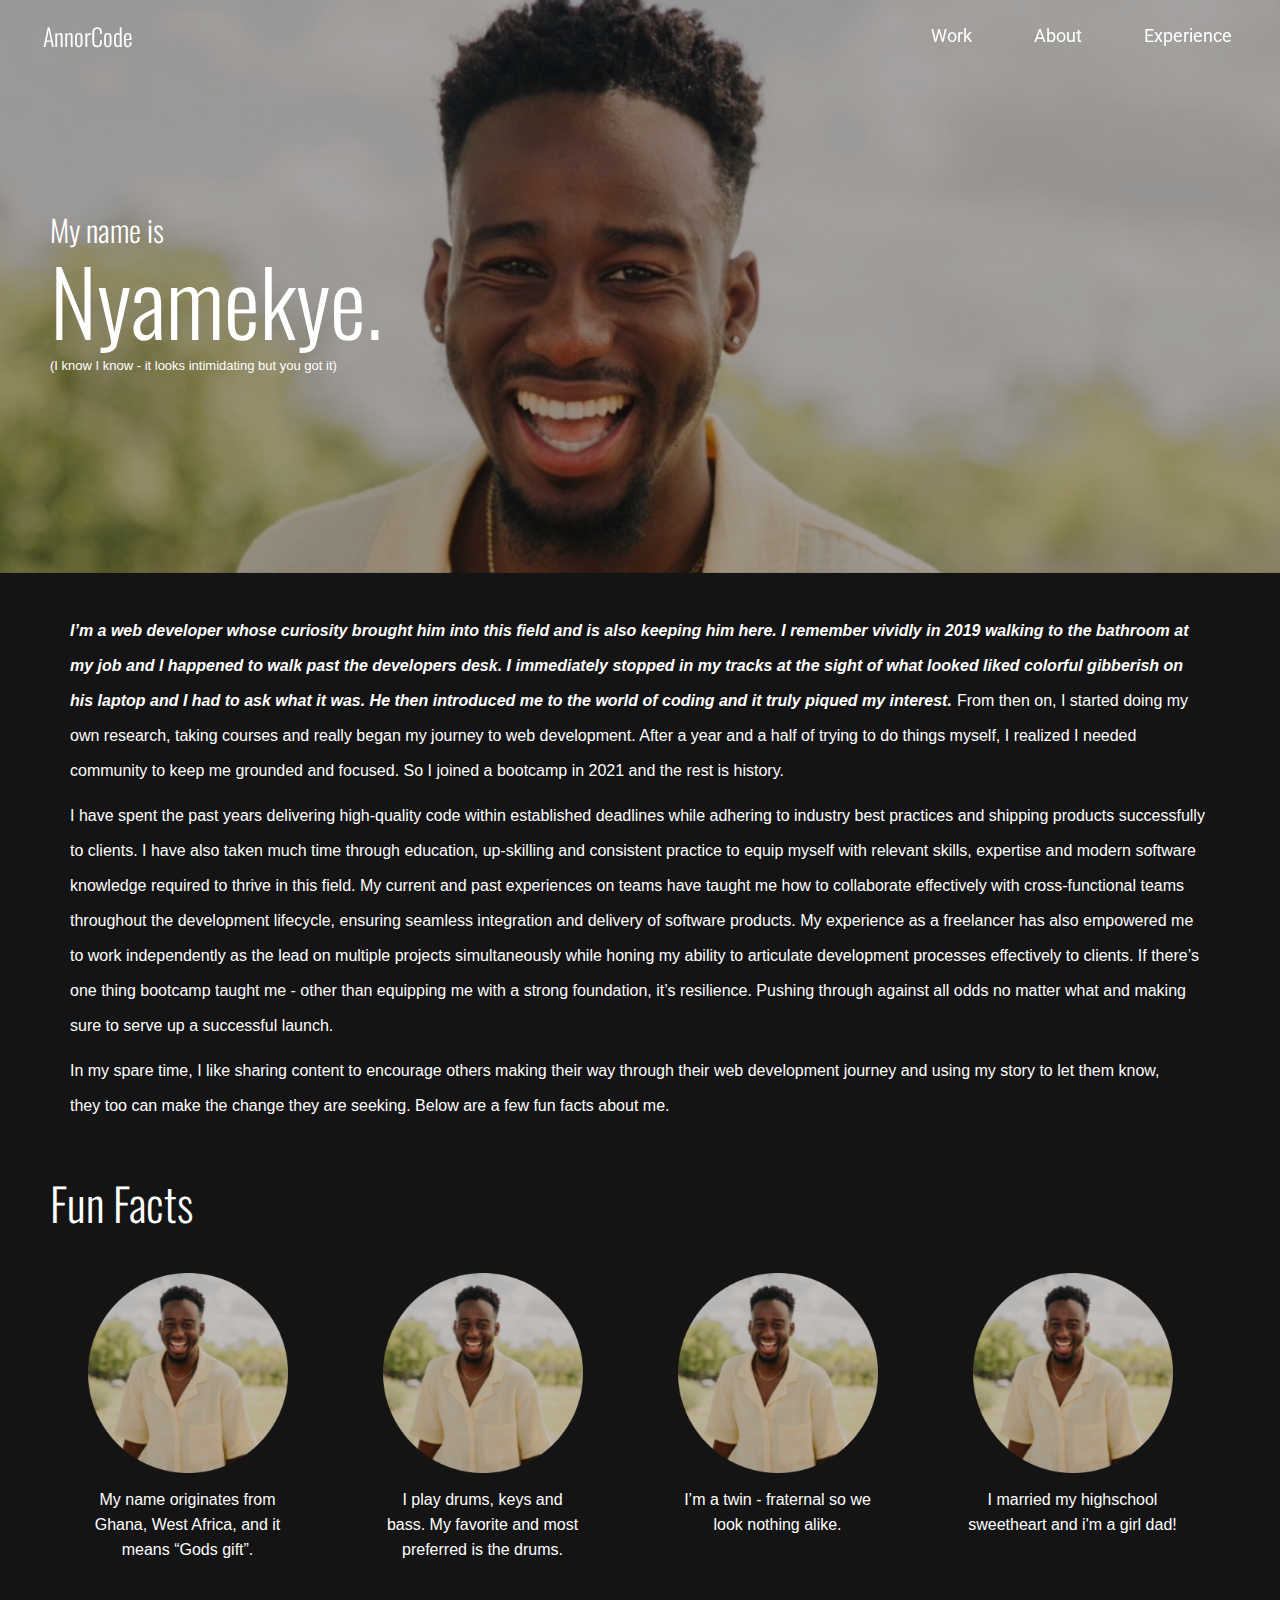
==== about.html @ 6578c689 "Created about page" ====
<!DOCTYPE html>
<html lang="en">
  <head>
    <meta charset="UTF-8" />
    <meta name="viewport" content="width=device-width, initial-scale=1.0" />
    <title>Nyamekye Annor - Software Engineer</title>
    <link rel="preconnect" href="https://fonts.googleapis.com" />
    <link rel="preconnect" href="https://fonts.gstatic.com" crossorigin />
    <link
      href="https://fonts.googleapis.com/css2?family=Roboto:wght@300;400;500;700&display=swap"
      rel="stylesheet"
    />
    <link
      href="https://fonts.googleapis.com/css2?family=Oswald:wght@300;400;500;700&display=swap"
      rel="stylesheet"
    />
    <link rel="stylesheet" href="/assets/css/about.css" />
  </head>
  <body>
    <!-- Navbar -->
    <nav class="navbar" id="navbar">
      <div class="nav-brand">
        <a href="/index.html" class="nav-logo">AnnorCode</a>
      </div>
      <div class="nav-menu" id="nav-menu">
        <a href="/work.html" class="nav-link">Work</a>
        <a href="/about.html" class="nav-link">About</a>
        <a href="/experience.html" class="nav-link">Experience</a>
      </div>
      <div class="nav-toggle" id="nav-toggle">
        <span class="nav-toggle-icon"></span>
        <span class="nav-toggle-icon"></span>
        <span class="nav-toggle-icon"></span>
      </div>
    </nav>

    <!-- Mobile Menu -->
    <div class="mobile-menu" id="mobile-menu">
      <a href="/work.html" class="mobile-nav-link">Work</a>
      <a href="/about.html" class="mobile-nav-link">About</a>
      <a href="/experience.html" class="mobile-nav-link">Experience</a>
    </div>

    <!-- Jumbotron -->
    <div class="jumbotron">
      <div class="jumbotron-content">
        <h1>My name is</h1>
        <h2>Nyamekye.</h2>
        <p class="hey">
          (I know I know - it looks intimidating but you got it)
        </p>
      </div>
    </div>

    <!-- Content Section -->
    <div class="content">
      <div class="container">
        <div class="black-section">
          <p>
            <strong
              >I’m a web developer whose curiosity brought him into this field
              and is also keeping him here. I remember vividly in 2019 walking
              to the bathroom at my job and I happened to walk past the
              developers desk. I immediately stopped in my tracks at the sight
              of what looked liked colorful gibberish on his laptop and I had to
              ask what it was. He then introduced me to the world of coding and
              it truly piqued my interest.</strong
            >
            <span
              >From then on, I started doing my own research, taking courses and
              really began my journey to web development. After a year and a
              half of trying to do things myself, I realized I needed community
              to keep me grounded and focused. So I joined a bootcamp in 2021
              and the rest is history.</span
            >
          </p>
          <p class="text">
            I have spent the past years delivering high-quality code within
            established deadlines while adhering to industry best practices and
            shipping products successfully to clients. I have also taken much
            time through education, up-skilling and consistent practice to equip
            myself with relevant skills, expertise and modern software knowledge
            required to thrive in this field. My current and past experiences on
            teams have taught me how to collaborate effectively with
            cross-functional teams throughout the development lifecycle,
            ensuring seamless integration and delivery of software products. My
            experience as a freelancer has also empowered me to work
            independently as the lead on multiple projects simultaneously while
            honing my ability to articulate development processes effectively to
            clients. If there’s one thing bootcamp taught me - other than
            equipping me with a strong foundation, it’s resilience. Pushing
            through against all odds no matter what and making sure to serve up
            a successful launch.
          </p>
          <p>
            In my spare time, I like sharing content to encourage others making
            their way through their web development journey and using my story
            to let them know, <br />
            they too can make the change they are seeking. Below are a few fun
            facts about me.
          </p>
        </div>

        <h3 class="fun-facts">Fun Facts</h3>

        <div class="fun-facts-container">
          <div class="fun-fact">
            <img src="/assets/images/funFactImage.png" alt="Fun Fact 1" />
            <p>
              My name originates from <br />
              Ghana, West Africa, and it <br />
              means “Gods gift”.
            </p>
          </div>
          <div class="fun-fact">
            <img src="/assets/images/funFactImage.png" alt="Fun Fact 2" />
            <p>
              I play drums, keys and <br />
              bass. My favorite and most <br />
              preferred is the drums.
            </p>
          </div>
          <div class="fun-fact">
            <img src="/assets/images/funFactImage.png" alt="Fun Fact 3" />
            <p>
              I’m a twin - fraternal so we <br />
              look nothing alike.
            </p>
          </div>
          <div class="fun-fact">
            <img src="/assets/images/funFactImage.png" alt="Fun Fact 4" />
            <p>I married my highschool sweetheart and i'm a girl dad!</p>
          </div>
        </div>
      </div>
    </div>

    <script src="assets/js/script.js"></script>
  </body>
</html>
---- assets/css/about.css ----
/* Reset CSS */
* {
  margin: 0;
  padding: 0;
  box-sizing: border-box;
}

body {
  font-family: "Roboto", Arial, sans-serif;
  background-color: #141414;
  color: white;
}

/* Navbar styles */
.navbar {
  background: transparent;
  display: flex;
  justify-content: space-between;
  align-items: center;
  padding: 8px 16px; /* Ensure consistent padding */
  position: fixed;
  width: 100%;
  z-index: 1000;
}

.nav-logo {
  font: normal normal 300 24px/48px "Oswald", sans-serif;
  color: white;
  text-decoration: none;
  padding-left: 30%;
}

.nav-menu {
  display: flex;
  gap: 30px;
  padding: 8px 16px; /* Ensure consistent padding */
}

.nav-link {
  color: white;
  text-decoration: none;
  font: normal normal 400 18px/24px "Roboto", sans-serif;
  transition: color 0.3s ease;
  padding: 8px 16px; /* Ensure consistent padding */
}

.nav-link:hover {
  background-color: white;
  color: black;
  text-decoration: none;
  margin-right: 20px;
  padding: 8px 16px;
  border-radius: 20px;
  transition: background-color 0.3s, color 0.3s;
}

.nav-toggle {
  display: none;
  flex-direction: column;
  cursor: pointer;
}

.nav-toggle-icon {
  width: 25px;
  height: 3px;
  background-color: white;
  margin: 4px 0;
  transition: 0.4s;
}

.mobile-menu {
  display: none;
  flex-direction: column;
  background-color: #141414;
  position: fixed;
  top: 60px;
  right: 0;
  width: 200px;
  height: calc(100% - 60px);
  padding-top: 20px;
  z-index: 999;
}

.mobile-nav-link {
  color: white;
  text-decoration: none;
  font: normal normal 400 18px/24px "Roboto", sans-serif;
  padding: 10px 20px;
  transition: background-color 0.3s ease;
}

/* .mobile-nav-link:hover {
      background-color: #3fc6fc;
    } */

/* Jumbotron styles */
.jumbotron {
  background-image: url("/assets/images/aboutJumbotronImg.png");
  background-size: cover;
  background-position: center;
  color: white;
  padding: 200px 50px;
  text-align: left;
}

.jumbotron-content {
  max-width: 800px;
}

.jumbotron h1 {
  font: normal normal 300 30px/60px Oswald;
  margin-bottom: 10px;
}

.jumbotron h2 {
  font: normal normal 300 90px/60px Oswald;
  margin-top: 10px;
  margin-bottom: 20px;
}

.jumbotron p {
  font: normal normal 300 13px/15px Helvetica;
  padding-top: 1%;
}

/* Content section styles */

.black-section p:nth-of-type(1) strong {
  font: oblique normal bold 16px/35px Helvetica;
}

.black-section p:nth-of-type(1) span {
  font: normal normal 300 16px/35px Helvetica;
}

.black-section p:nth-of-type(2) {
  font: normal normal 300 16px/35px Helvetica;
}

.black-section p:nth-of-type(3) {
  font: normal normal 300 16px/35px Helvetica;
}

.content {
  padding: 20px 50px;
}

.black-section {
  color: white;
  padding: 20px;
  margin-bottom: 20px;
}

.black-section p {
  font: normal normal 300 18px/24px "Helvetica", sans-serif;
  margin-bottom: 10px;
}

/* Fun Facts section styles */
.fun-facts {
  text-align: left;
  font: normal normal 300 45px/60px Oswald;
  margin-bottom: 20px;
}

.fun-facts-container {
  display: flex;
  flex-wrap: wrap;
  gap: 20px;
}

.fun-fact {
  text-align: center;
  flex-basis: calc(25% - 20px);
  padding: 20px;
}

.fun-fact img {
  width: 200px;
  height: 200px;
  margin-bottom: 10px;
}

.fun-fact p {
  font: normal normal 300 16px/25px Helvetica;
}

/* Responsive adjustments */
@media (min-width: 1450px) {
  .jumbotron {
    background-image: url("/assets/images/aboutJumbotronImg.png");
    background-size: cover;
    background-position: center;
    color: white;
    padding: 300px 50px;
    text-align: left;
  }
}
@media (max-width: 1250px) {
  .nav-menu {
    display: none;
  }

  .nav-toggle {
    display: flex;
  }

  .mobile-menu.active {
    display: flex;
  }

  .jumbotron {
    background-image: url("/assets/images/About-jumbotron-Image-Mobile.png");
    padding: 190px 20px;
    text-align: left;
  }

  .jumbotron-content {
    max-width: 100%;
    margin: 0 auto;
    text-align: left;
    padding-left: 20px;
    padding-top: 40%;
  }

  .jumbotron h1 {
    font: normal normal 300 30px/60px Oswald;
  }

  .jumbotron h2 {
    font: normal normal 300 90px/60px Oswald;
  }

  .jumbotron p {
    font: normal normal 300 13px/15px Helvetica;
    padding-top: 5%;
  }

  .black-section p {
    font-size: 16px;
  }

  .fun-facts {
    font-size: 24px;
    text-align: center;
  }

  .fun-fact {
    flex-basis: calc(50% - 20px);
  }
}

@media (max-width: 600px) {
  .jumbotron-content {
    padding-left: 10px;
  }

  .fun-fact img {
    align-items: center;
  }
}
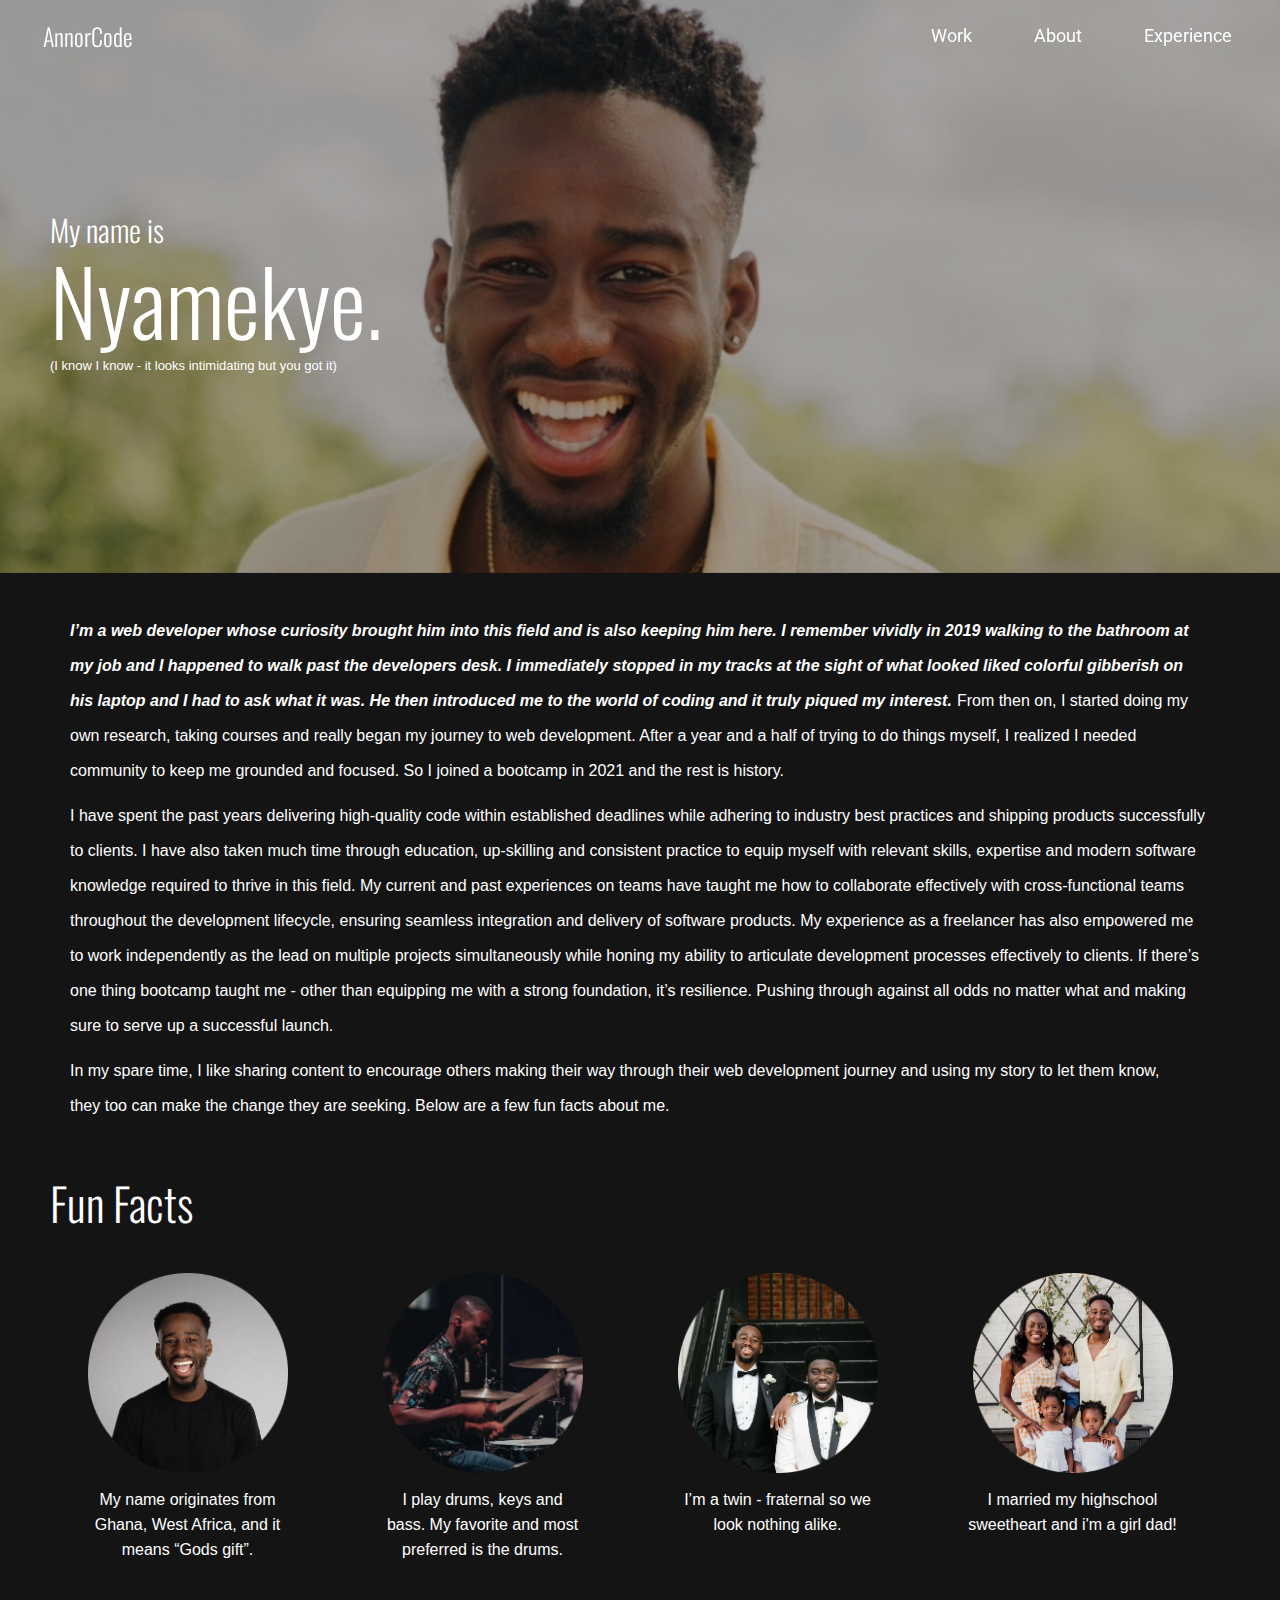
==== commit 9a59f216: "made changes to about page" ====
--- a/about.html
+++ b/about.html
@@ -105,7 +105,7 @@
 
         <div class="fun-facts-container">
           <div class="fun-fact">
-            <img src="/assets/images/funFactImage.png" alt="Fun Fact 1" />
+            <img src="/assets/images/Fun Fact 1.png" alt="Fun Fact 1" />
             <p>
               My name originates from <br />
               Ghana, West Africa, and it <br />
@@ -113,7 +113,7 @@
             </p>
           </div>
           <div class="fun-fact">
-            <img src="/assets/images/funFactImage.png" alt="Fun Fact 2" />
+            <img src="/assets/images/Fun Fact 2.png" alt="Fun Fact 2" />
             <p>
               I play drums, keys and <br />
               bass. My favorite and most <br />
@@ -121,20 +121,23 @@
             </p>
           </div>
           <div class="fun-fact">
-            <img src="/assets/images/funFactImage.png" alt="Fun Fact 3" />
+            <img src="/assets/images/Fun Fact 3.png" alt="Fun Fact 3" />
             <p>
               I’m a twin - fraternal so we <br />
               look nothing alike.
             </p>
           </div>
           <div class="fun-fact">
-            <img src="/assets/images/funFactImage.png" alt="Fun Fact 4" />
-            <p>I married my highschool sweetheart and i'm a girl dad!</p>
+            <img src="/assets/images/Fun Fact 4.png" alt="Fun Fact 4" />
+            <p>
+              I married my highschool <br />
+              sweetheart and i'm a girl dad!
+            </p>
           </div>
         </div>
       </div>
     </div>
 
-    <script src="assets/js/script.js"></script>
+    <script src="assets/js/index.js"></script>
   </body>
 </html>
--- a/assets/css/about.css
+++ b/assets/css/about.css
@@ -21,6 +21,8 @@
   position: fixed;
   width: 100%;
   z-index: 1000;
+  top: 0;
+  transform: top 0.3s easy;
 }
 
 .nav-logo {
@@ -89,10 +91,6 @@
   transition: background-color 0.3s ease;
 }
 
-/* .mobile-nav-link:hover {
-      background-color: #3fc6fc;
-    } */
-
 /* Jumbotron styles */
 .jumbotron {
   background-image: url("/assets/images/aboutJumbotronImg.png");
@@ -255,7 +253,16 @@
     padding-left: 10px;
   }
 
+  .fun-fact {
+    flex-basis: 100%;
+  }
   .fun-fact img {
-    align-items: center;
-  }
-}
+    width: 150px; /* Adjusts the image size for small screens */
+    height: 150px;
+    margin-bottom: 5px; /* Adjusts the margin for small screens */
+  }
+  .fun-fact p {
+    text-align: center;
+    font-size: 14px; /* Adjusts the text size for small screens */
+  }
+}
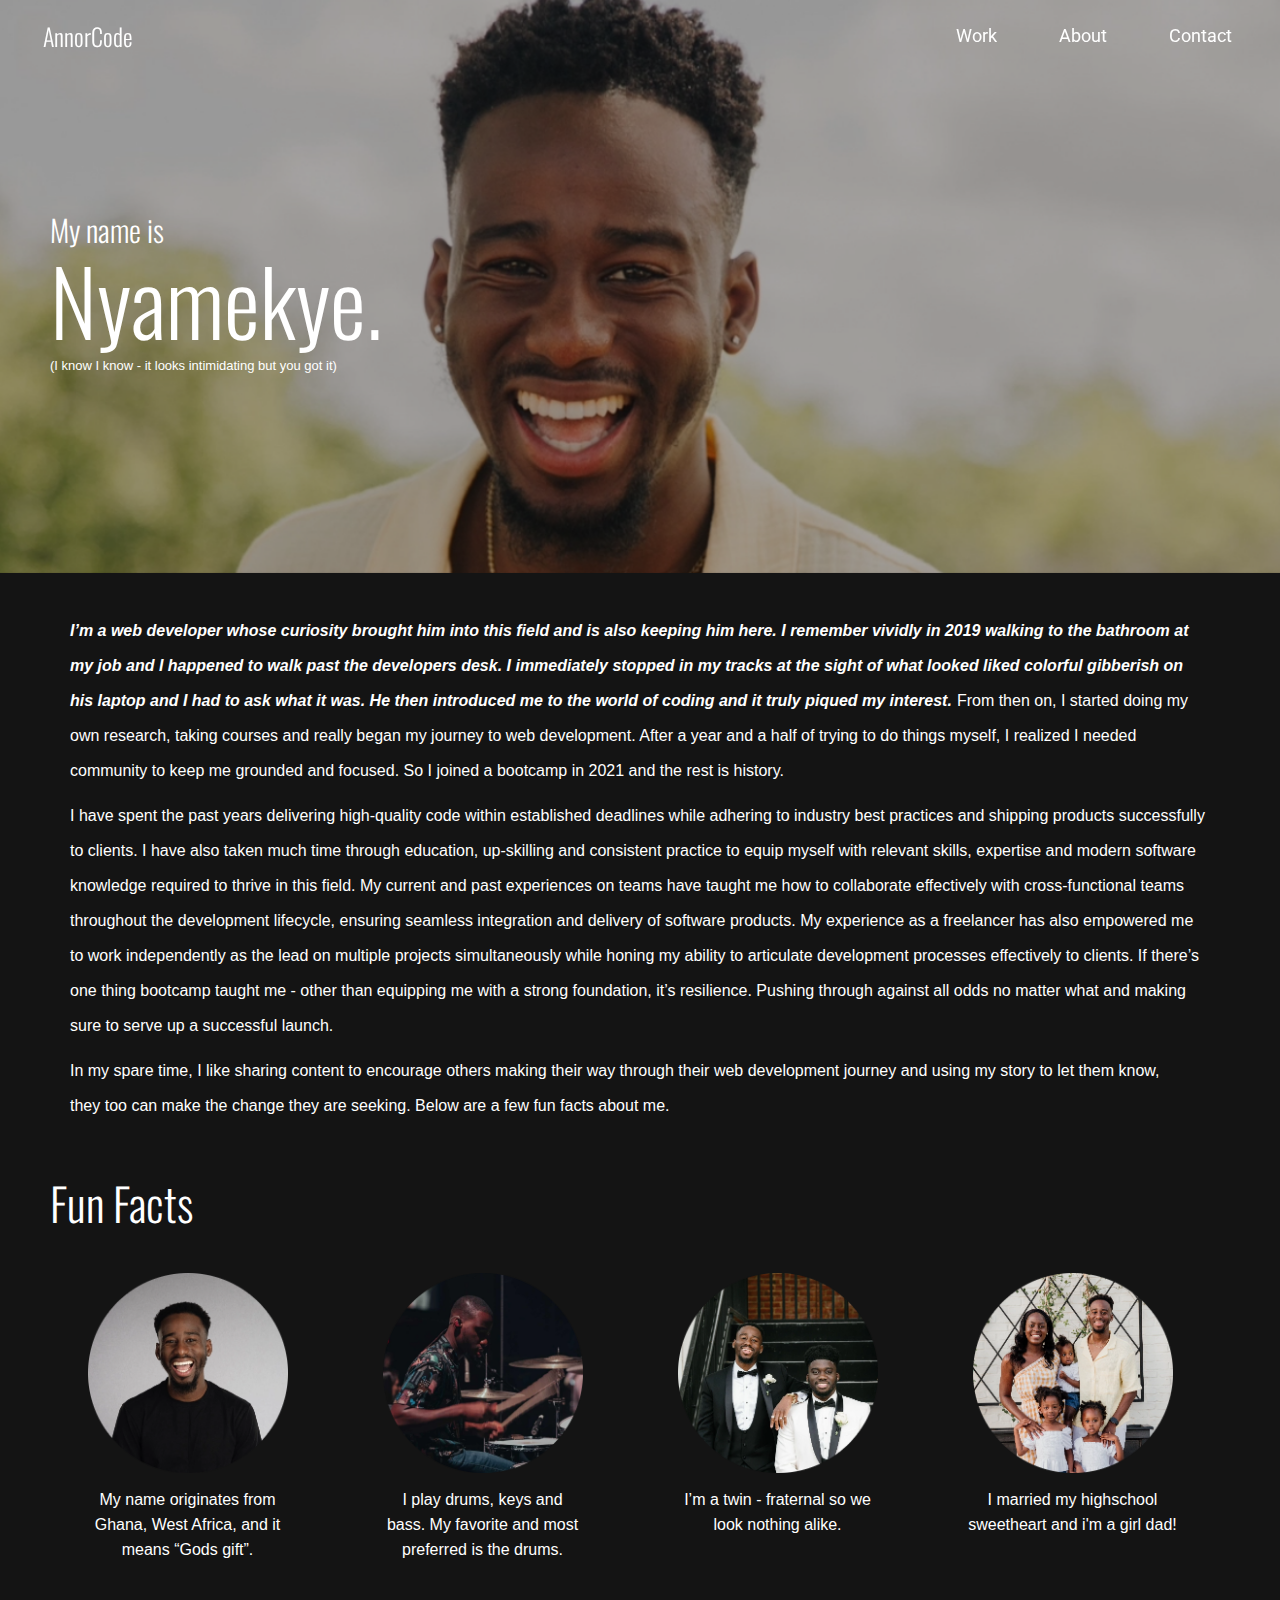
==== commit 48b258e5: "linked contact page to link tree" ====
--- a/about.html
+++ b/about.html
@@ -25,7 +25,9 @@
       <div class="nav-menu" id="nav-menu">
         <a href="/work.html" class="nav-link">Work</a>
         <a href="/about.html" class="nav-link">About</a>
-        <a href="/experience.html" class="nav-link">Experience</a>
+        <a href="https://linktr.ee/annorcode" class="nav-link" target="_blank"
+          >Contact</a
+        >
       </div>
       <div class="nav-toggle" id="nav-toggle">
         <span class="nav-toggle-icon"></span>
@@ -38,7 +40,9 @@
     <div class="mobile-menu" id="mobile-menu">
       <a href="/work.html" class="mobile-nav-link">Work</a>
       <a href="/about.html" class="mobile-nav-link">About</a>
-      <a href="/experience.html" class="mobile-nav-link">Experience</a>
+      <a href="https://linktr.ee/annorcode" class="nav-link" target="_blank"
+        >Contact</a
+      >
     </div>
 
     <!-- Jumbotron -->
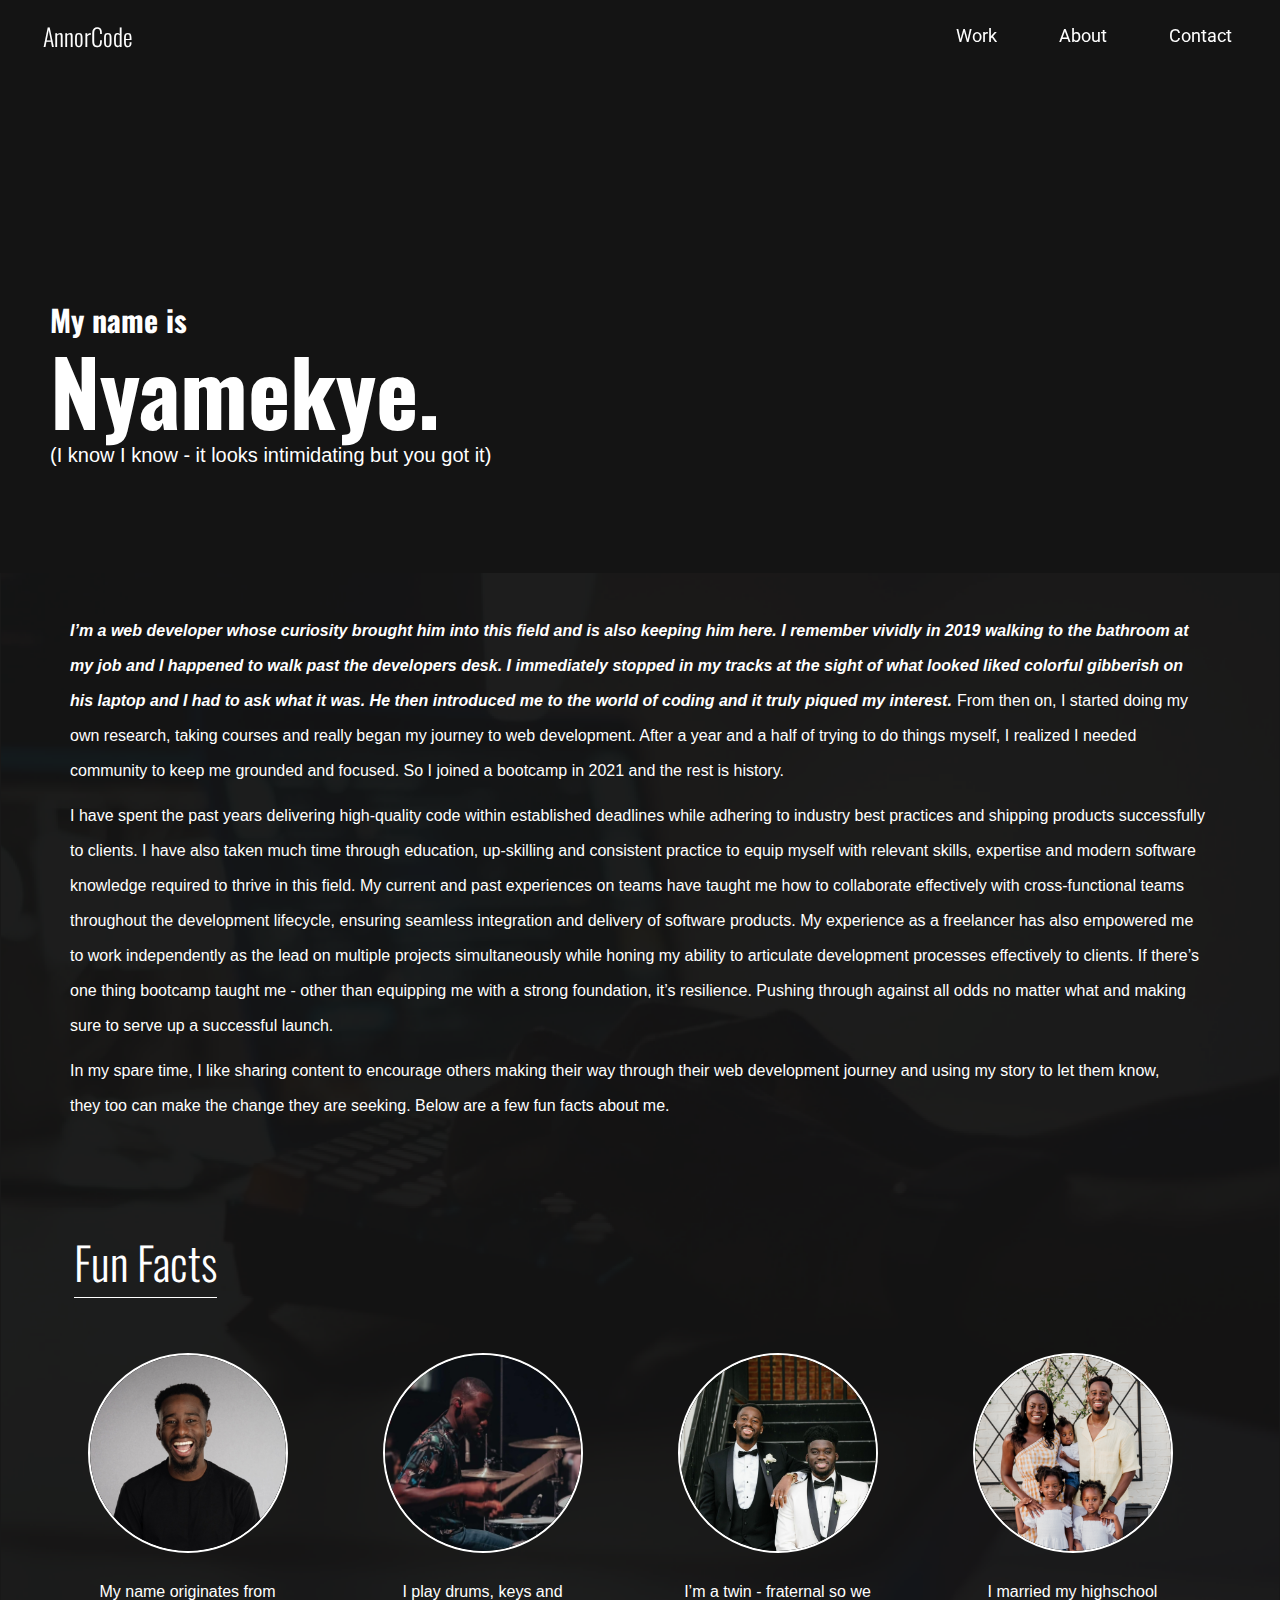
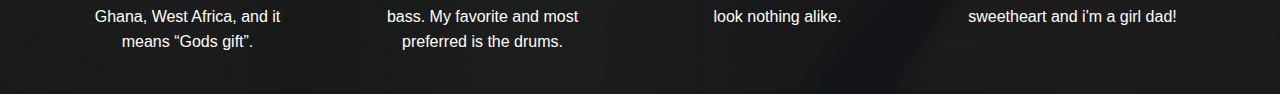
==== commit bb0ddf75: "deleted comments and added fav icon" ====
--- a/about.html
+++ b/about.html
@@ -3,7 +3,7 @@
   <head>
     <meta charset="UTF-8" />
     <meta name="viewport" content="width=device-width, initial-scale=1.0" />
-    <title>Nyamekye Annor - Software Engineer</title>
+    <title>Nyamekye Annor - Web Developer</title>
     <link rel="preconnect" href="https://fonts.googleapis.com" />
     <link rel="preconnect" href="https://fonts.gstatic.com" crossorigin />
     <link
@@ -14,6 +14,8 @@
       href="https://fonts.googleapis.com/css2?family=Oswald:wght@300;400;500;700&display=swap"
       rel="stylesheet"
     />
+    <link rel="icon" href="/assets/images/Fun Fact 1.png" type="image/x-icon" />
+
     <link rel="stylesheet" href="/assets/css/about.css" />
   </head>
   <body>
--- a/assets/css/about.css
+++ b/assets/css/about.css
@@ -17,7 +17,7 @@
   display: flex;
   justify-content: space-between;
   align-items: center;
-  padding: 8px 16px; /* Ensure consistent padding */
+  padding: 8px 16px;
   position: fixed;
   width: 100%;
   z-index: 1000;
@@ -35,7 +35,7 @@
 .nav-menu {
   display: flex;
   gap: 30px;
-  padding: 8px 16px; /* Ensure consistent padding */
+  padding: 8px 16px;
 }
 
 .nav-link {
@@ -43,7 +43,7 @@
   text-decoration: none;
   font: normal normal 400 18px/24px "Roboto", sans-serif;
   transition: color 0.3s ease;
-  padding: 8px 16px; /* Ensure consistent padding */
+  padding: 8px 16px;
 }
 
 .nav-link:hover {
@@ -93,31 +93,36 @@
 
 /* Jumbotron styles */
 .jumbotron {
-  background-image: url("/assets/images/aboutJumbotronImg.png");
+  background-image: url("/assets/images/AboutJumbotronImg.png");
   background-size: cover;
   background-position: center;
   color: white;
   padding: 200px 50px;
   text-align: left;
+  position: relative;
 }
 
 .jumbotron-content {
   max-width: 800px;
+  position: relative;
+  top: 90px;
 }
 
 .jumbotron h1 {
   font: normal normal 300 30px/60px Oswald;
   margin-bottom: 10px;
+  font-weight: bold;
 }
 
 .jumbotron h2 {
   font: normal normal 300 90px/60px Oswald;
+  font-weight: bolder;
   margin-top: 10px;
   margin-bottom: 20px;
 }
 
 .jumbotron p {
-  font: normal normal 300 13px/15px Helvetica;
+  font: normal normal 300 20px/15px Helvetica;
   padding-top: 1%;
 }
 
@@ -141,6 +146,11 @@
 
 .content {
   padding: 20px 50px;
+  background-image: url("/assets/images/About\ Background.png");
+  background-repeat: no-repeat;
+  background-size: cover;
+  background-position: center;
+  color: white;
 }
 
 .black-section {
@@ -155,10 +165,23 @@
 }
 
 /* Fun Facts section styles */
+
 .fun-facts {
   text-align: left;
   font: normal normal 300 45px/60px Oswald;
   margin-bottom: 20px;
+  padding-top: 5%;
+  padding-left: 2%;
+  position: relative;
+  display: inline-block;
+}
+
+.fun-facts::after {
+  content: "";
+  display: block;
+  width: 100%;
+  border-bottom: 1px solid white;
+  margin-top: 5px;
 }
 
 .fun-facts-container {
@@ -171,22 +194,26 @@
   text-align: center;
   flex-basis: calc(25% - 20px);
   padding: 20px;
+  padding-top: 3%;
 }
 
 .fun-fact img {
   width: 200px;
   height: 200px;
   margin-bottom: 10px;
+  border-radius: 50%;
+  border: 2px solid #fff;
 }
 
 .fun-fact p {
   font: normal normal 300 16px/25px Helvetica;
+  padding-top: 5%;
 }
 
 /* Responsive adjustments */
 @media (min-width: 1450px) {
   .jumbotron {
-    background-image: url("/assets/images/aboutJumbotronImg.png");
+    background-image: url("/assets/images/AboutJumbotronImg.png");
     background-size: cover;
     background-position: center;
     color: white;
@@ -208,7 +235,7 @@
   }
 
   .jumbotron {
-    background-image: url("/assets/images/About-jumbotron-Image-Mobile.png");
+    background-image: url("/assets/images/AboutJumbotronImg.png");
     padding: 190px 20px;
     text-align: left;
   }
@@ -218,20 +245,24 @@
     margin: 0 auto;
     text-align: left;
     padding-left: 20px;
-    padding-top: 40%;
+    padding-top: 0%;
   }
 
   .jumbotron h1 {
     font: normal normal 300 30px/60px Oswald;
+    margin-bottom: 10px;
+    font-weight: bold;
   }
 
   .jumbotron h2 {
-    font: normal normal 300 90px/60px Oswald;
+    font: normal normal 300 80px/60px Oswald;
+    font-weight: bolder;
+    margin-top: 10px;
+    margin-bottom: 20px;
   }
 
   .jumbotron p {
-    font: normal normal 300 13px/15px Helvetica;
-    padding-top: 5%;
+    font: normal normal 300 15px/15px Helvetica;
   }
 
   .black-section p {
@@ -257,12 +288,12 @@
     flex-basis: 100%;
   }
   .fun-fact img {
-    width: 150px; /* Adjusts the image size for small screens */
+    width: 150px;
     height: 150px;
-    margin-bottom: 5px; /* Adjusts the margin for small screens */
+    margin-bottom: 5px;
   }
   .fun-fact p {
     text-align: center;
-    font-size: 14px; /* Adjusts the text size for small screens */
-  }
-}
+    font-size: 14px;
+  }
+}
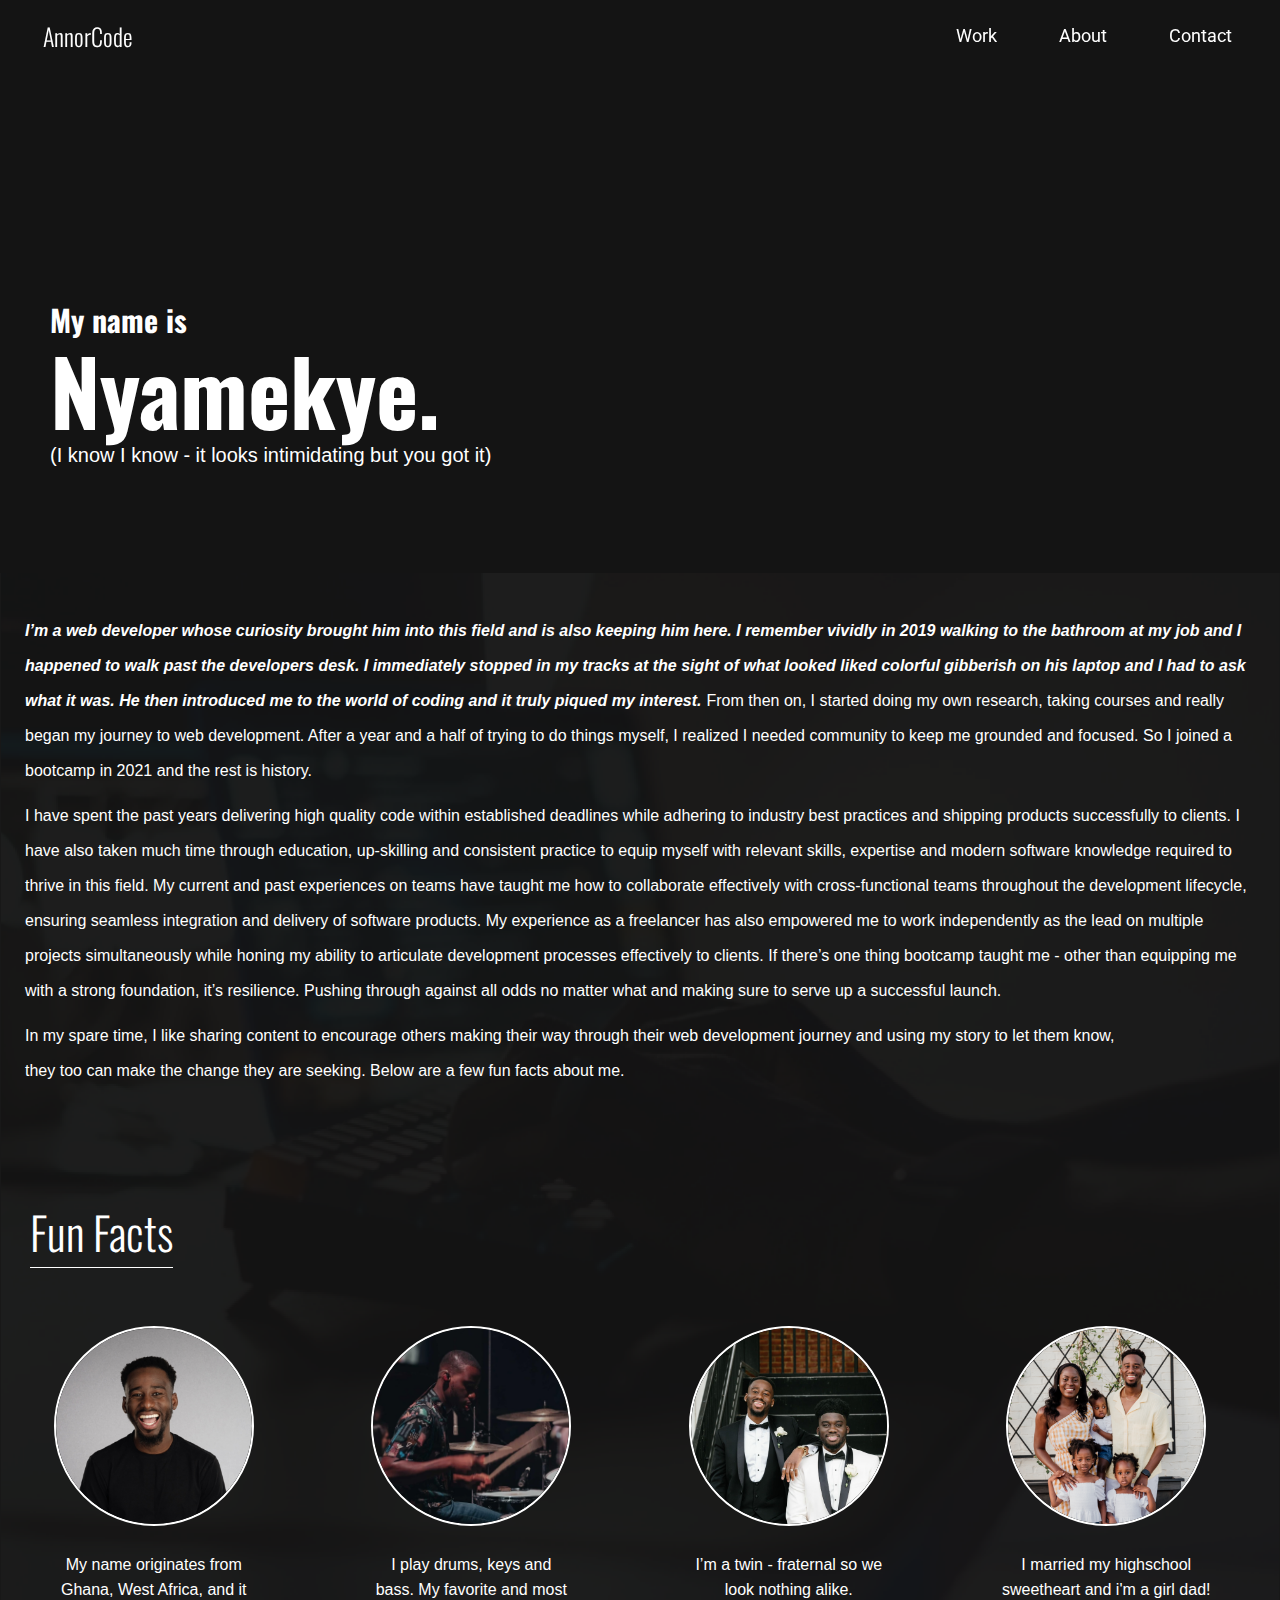
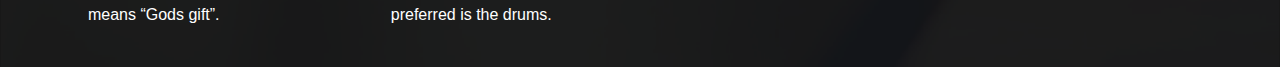
==== commit a94b0b04: "made changes to mobile home page and about page" ====
--- a/about.html
+++ b/about.html
@@ -81,7 +81,7 @@
             >
           </p>
           <p class="text">
-            I have spent the past years delivering high-quality code within
+            I have spent the past years delivering high quality code within
             established deadlines while adhering to industry best practices and
             shipping products successfully to clients. I have also taken much
             time through education, up-skilling and consistent practice to equip
--- a/assets/css/about.css
+++ b/assets/css/about.css
@@ -145,7 +145,7 @@
 }
 
 .content {
-  padding: 20px 50px;
+  padding: 20px 5px;
   background-image: url("/assets/images/About\ Background.png");
   background-repeat: no-repeat;
   background-size: cover;
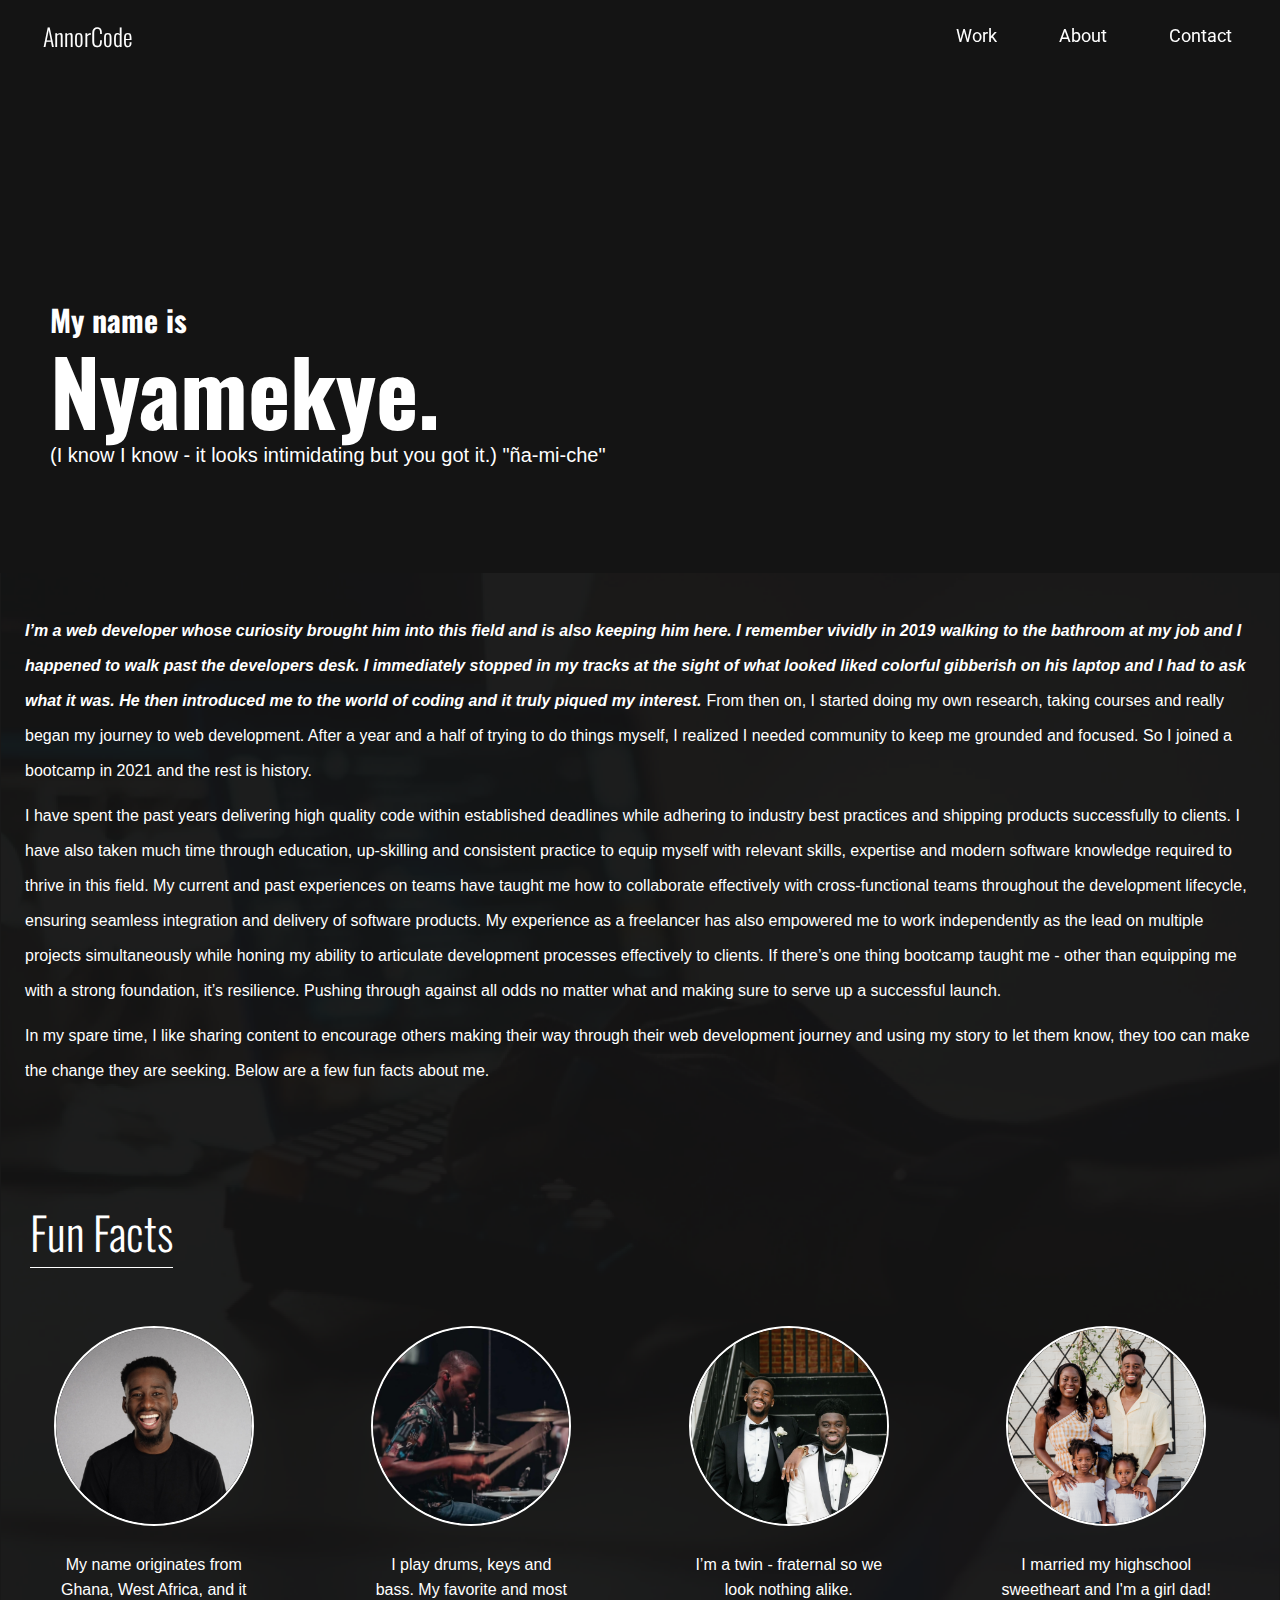
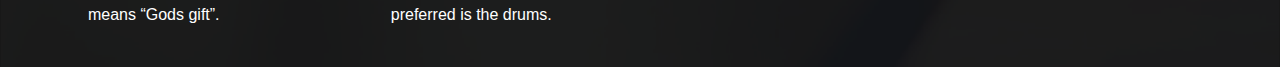
==== commit ba2067a5: "made edits to work card boxes" ====
--- a/about.html
+++ b/about.html
@@ -53,7 +53,7 @@
         <h1>My name is</h1>
         <h2>Nyamekye.</h2>
         <p class="hey">
-          (I know I know - it looks intimidating but you got it)
+          (I know I know - it looks intimidating but you got it.) "ña-mi-che"
         </p>
       </div>
     </div>
@@ -101,9 +101,8 @@
           <p>
             In my spare time, I like sharing content to encourage others making
             their way through their web development journey and using my story
-            to let them know, <br />
-            they too can make the change they are seeking. Below are a few fun
-            facts about me.
+            to let them know, they too can make the change they are seeking.
+            Below are a few fun facts about me.
           </p>
         </div>
 
@@ -137,7 +136,7 @@
             <img src="/assets/images/Fun Fact 4.png" alt="Fun Fact 4" />
             <p>
               I married my highschool <br />
-              sweetheart and i'm a girl dad!
+              sweetheart and I'm a girl dad!
             </p>
           </div>
         </div>
--- a/assets/css/about.css
+++ b/assets/css/about.css
@@ -70,27 +70,6 @@
   transition: 0.4s;
 }
 
-.mobile-menu {
-  display: none;
-  flex-direction: column;
-  background-color: #141414;
-  position: fixed;
-  top: 60px;
-  right: 0;
-  width: 200px;
-  height: calc(100% - 60px);
-  padding-top: 20px;
-  z-index: 999;
-}
-
-.mobile-nav-link {
-  color: white;
-  text-decoration: none;
-  font: normal normal 400 18px/24px "Roboto", sans-serif;
-  padding: 10px 20px;
-  transition: background-color 0.3s ease;
-}
-
 /* Jumbotron styles */
 .jumbotron {
   background-image: url("/assets/images/AboutJumbotronImg.png");
@@ -208,6 +187,34 @@
 .fun-fact p {
   font: normal normal 300 16px/25px Helvetica;
   padding-top: 5%;
+}
+
+/* Mobile Menu */
+.mobile-menu {
+  display: none;
+  flex-direction: column;
+  background-color: #141414;
+  position: fixed;
+  top: 0;
+  left: 0;
+  width: 100%;
+  height: 100vh;
+  padding-top: 60px;
+  z-index: 999;
+  overflow-y: auto;
+  justify-content: center;
+  align-items: center;
+}
+
+/* Mobile Menu Links */
+.mobile-nav-link {
+  color: white;
+  text-decoration: none;
+  font: normal normal 400 18px/24px "Roboto", sans-serif;
+  padding: 10px 20px;
+  transition: background-color 0.3s ease;
+  margin-bottom: 10px;
+  text-align: center;
 }
 
 /* Responsive adjustments */
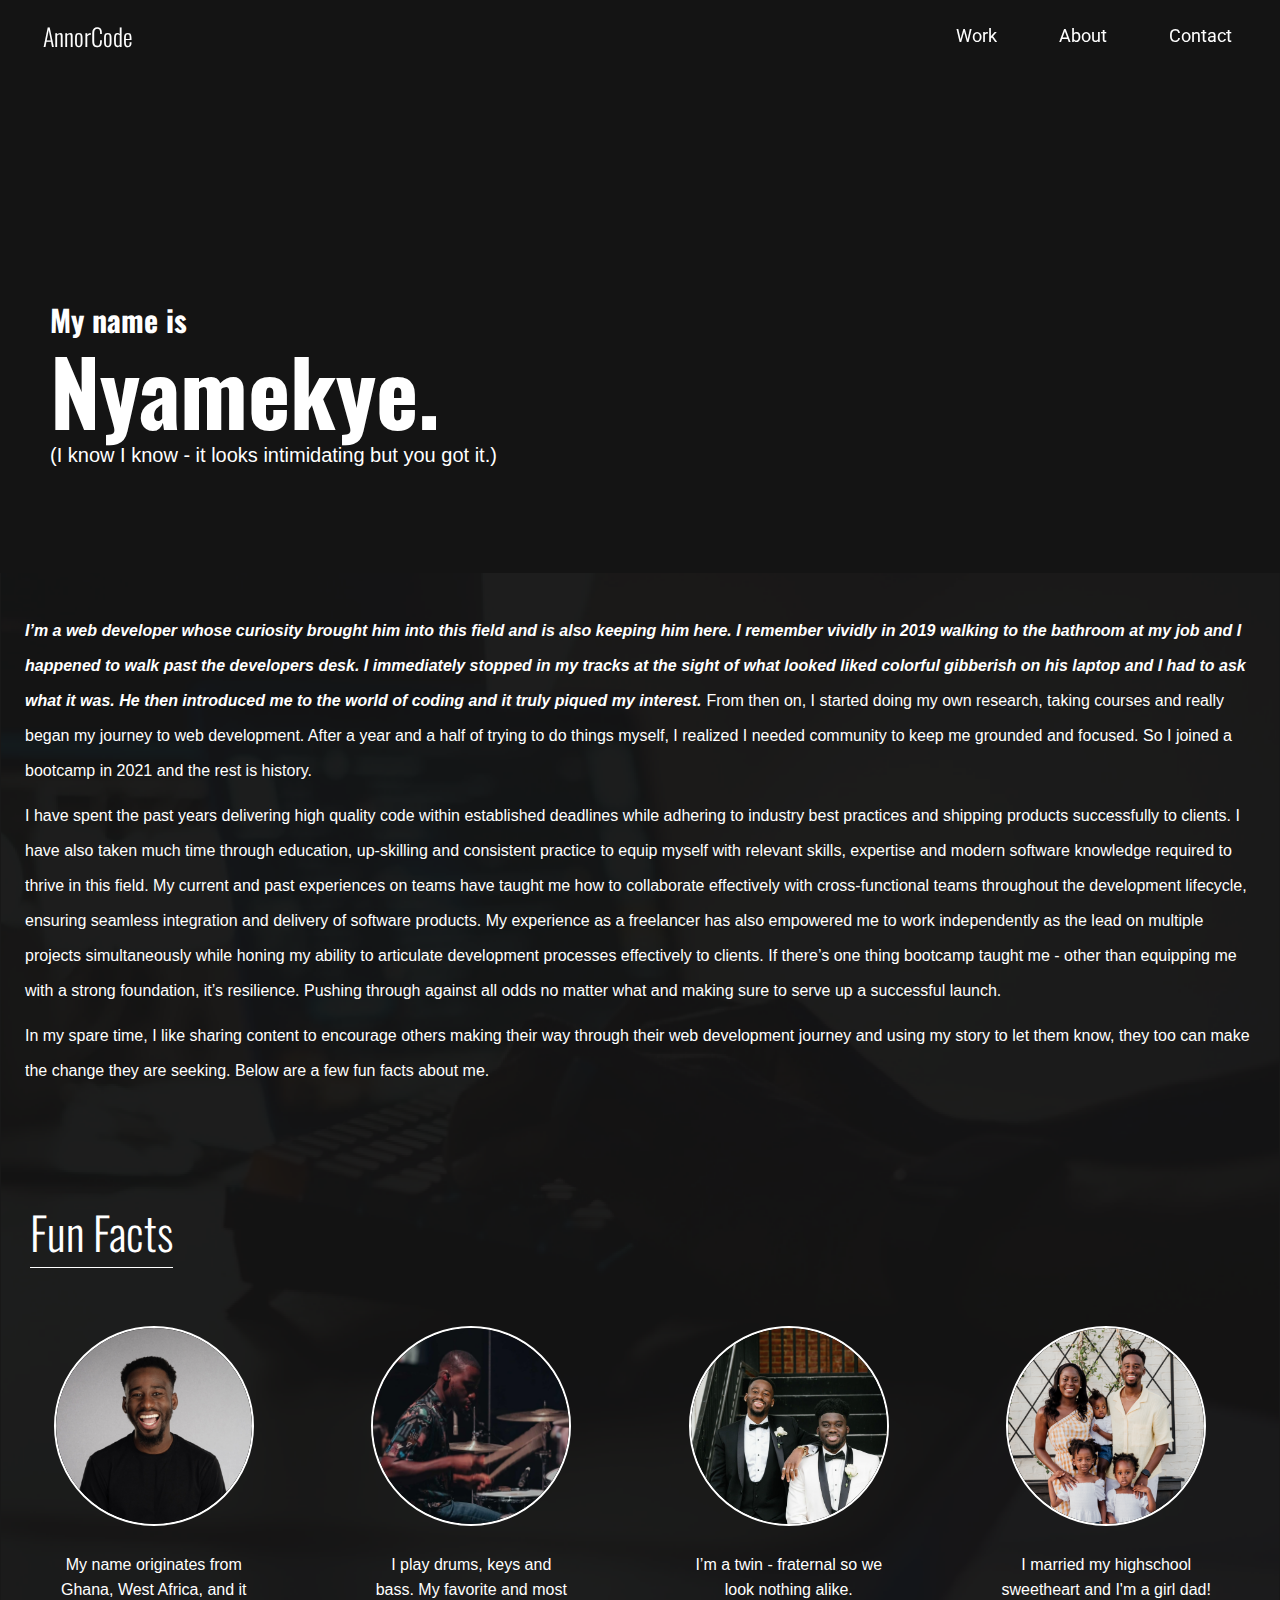
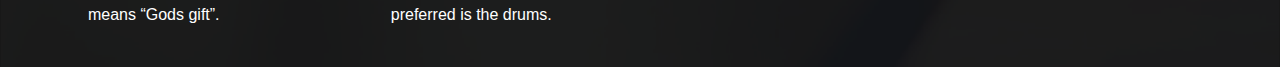
==== commit 71efe41c: "fixed spelt out name" ====
--- a/about.html
+++ b/about.html
@@ -53,7 +53,7 @@
         <h1>My name is</h1>
         <h2>Nyamekye.</h2>
         <p class="hey">
-          (I know I know - it looks intimidating but you got it.) "ña-mi-che"
+          (I know I know - it looks intimidating but you got it.)
         </p>
       </div>
     </div>
